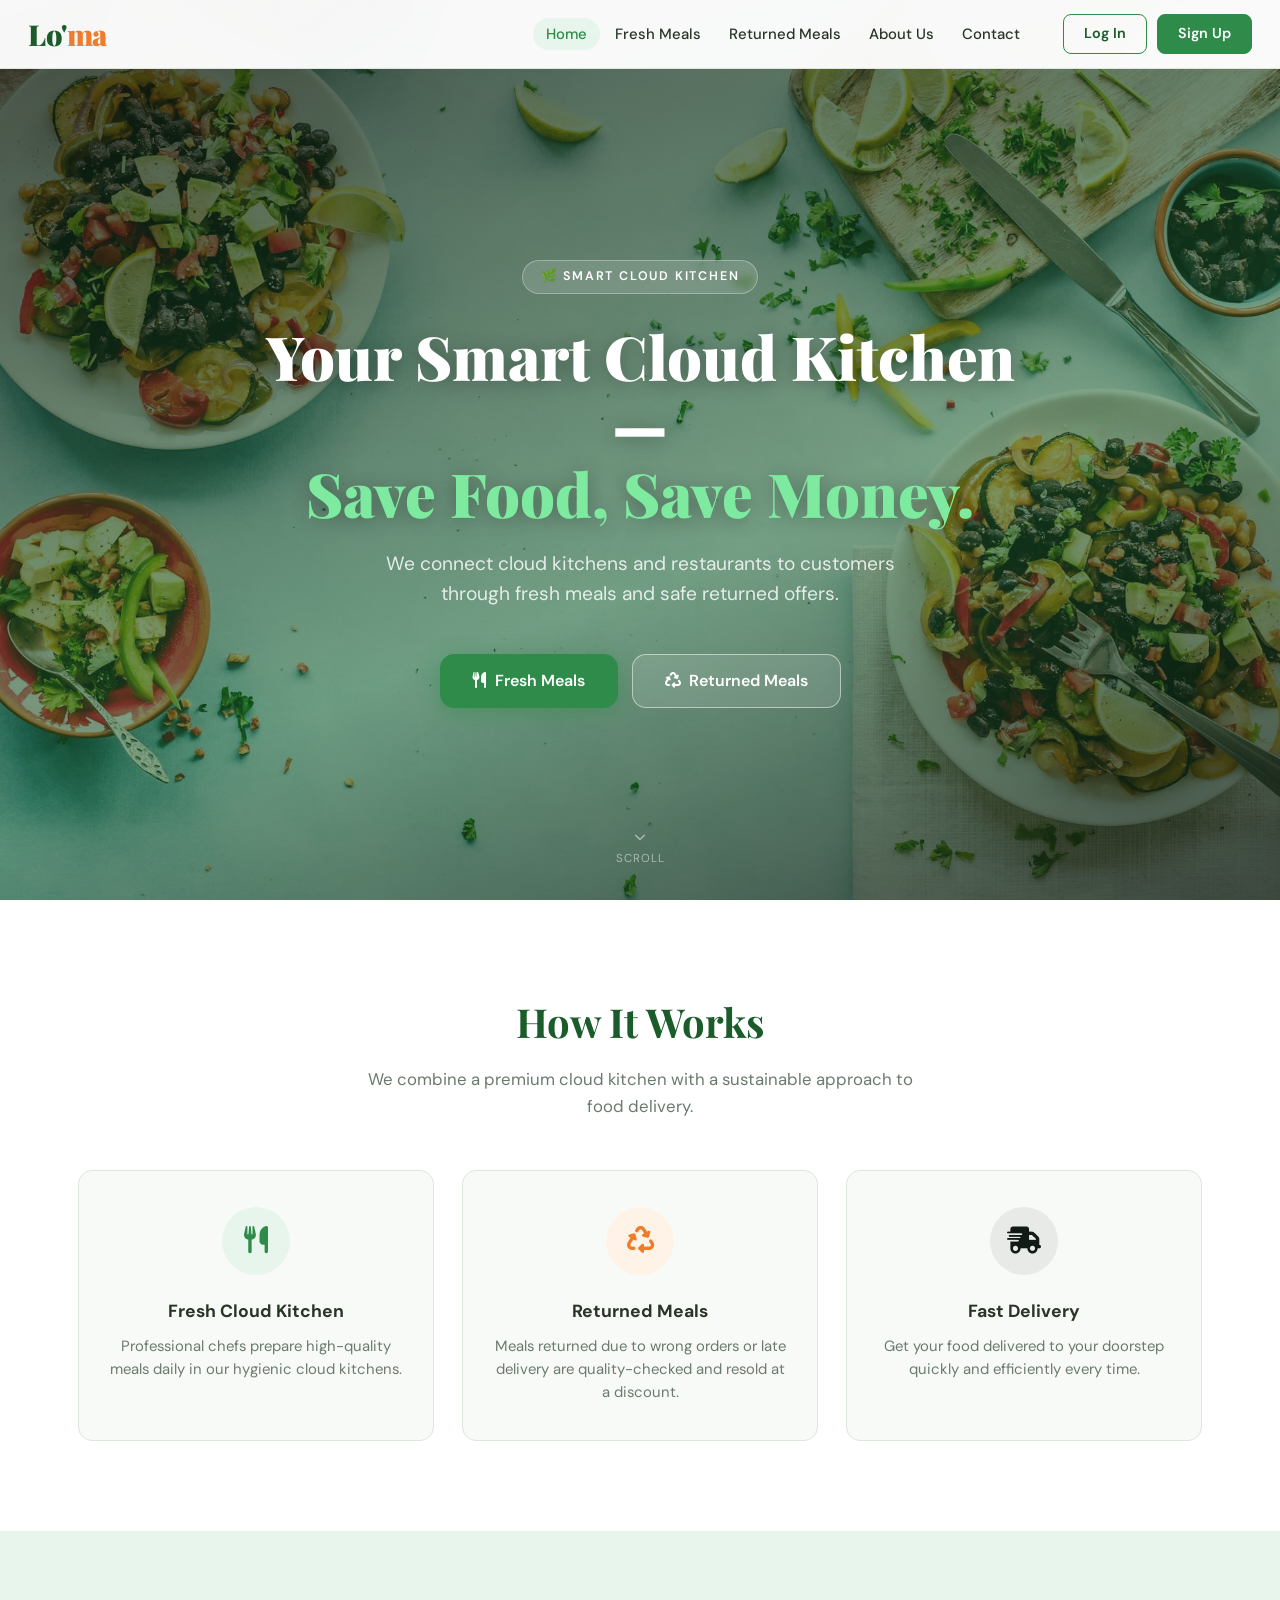
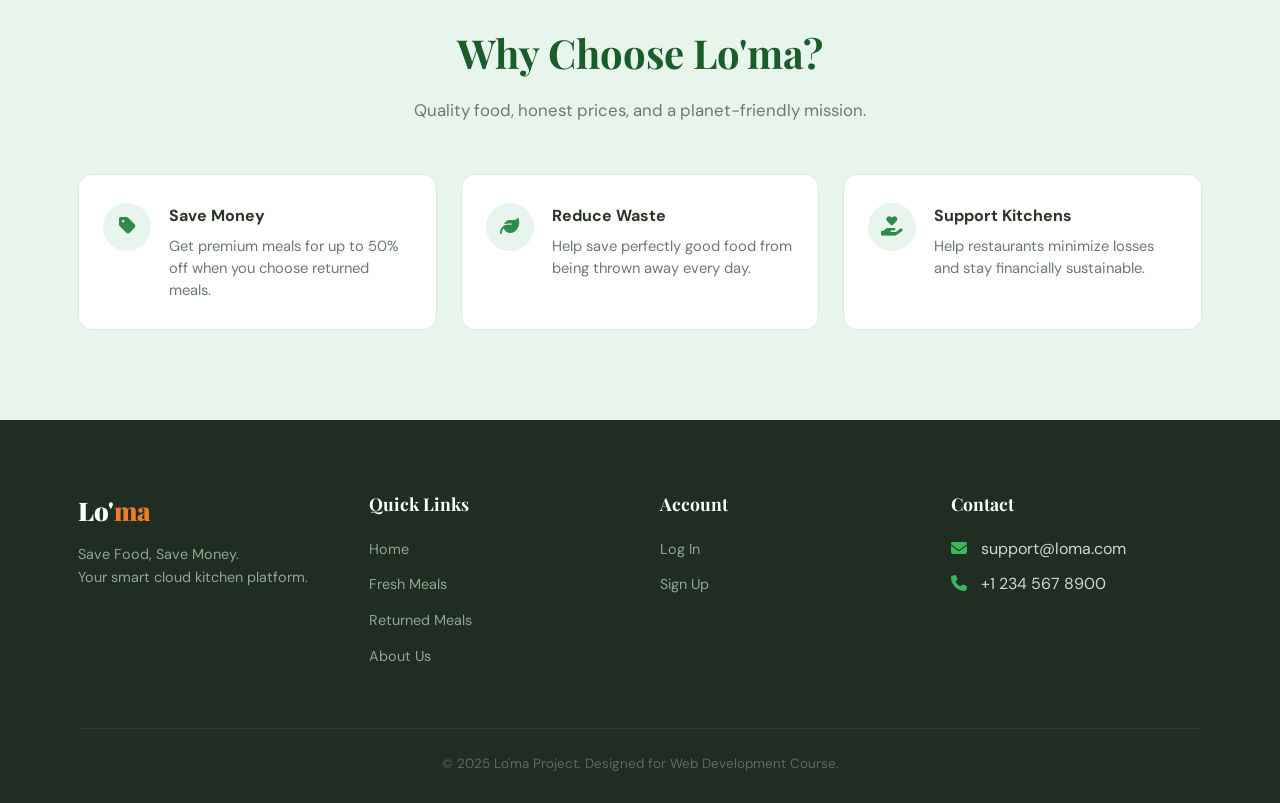
==== index.html @ 8de46e3e "frist" ====
<!DOCTYPE html>
<html lang="en">
<head>
  <meta charset="UTF-8"/>
  <meta name="viewport" content="width=device-width, initial-scale=1.0"/>
  <title>Home — Lo'ma</title>
  <link rel="stylesheet" href="style.css"/>
  <link rel="stylesheet" href="https://cdnjs.cloudflare.com/ajax/libs/font-awesome/6.4.0/css/all.min.css"/>
</head>
<body>
<nav class="navbar" id="navbar">
  <div class="nav-container">
    <a href="index.html" class="logo">Lo'<span>ma</span></a>
    <ul class="nav-links">
      <li class="active"><a href="index.html">Home</a></li>
      <li><a href="new_meal.html">Fresh Meals</a></li>
      <li><a href="return_meal.html">Returned Meals</a></li>
      <li><a href="about.html">About Us</a></li>
      <li><a href="contact.html">Contact</a></li>
    </ul>
    <div class="nav-auth">
      <a class="login-btn" href="login.html">Log In</a>
      <a class="signup-btn" href="signup.html">Sign Up</a>
    </div>
    <button class="hamburger" id="hamburger" aria-label="Menu">
      <span></span><span></span><span></span>
    </button>
  </div>
</nav>
<ul class="mobile-menu" id="mobileMenu">
  <li class="active"><a href="index.html">Home</a></li>
  <li><a href="new_meal.html">Fresh Meals</a></li>
  <li><a href="return_meal.html">Returned Meals</a></li>
  <li><a href="about.html">About Us</a></li>
  <li><a href="contact.html">Contact</a></li>
  <div class="mobile-auth">
    <a class="login-btn" href="login.html">Log In</a>
    <a class="signup-btn" href="signup.html">Sign Up</a>
  </div>
</ul>
<section id="home-section">
  <header class="hero-section">
    <div class="hero-bg">
      <img src="images/cloudCh.jpg" alt="Cloud Kitchen" class="hero-image"/>
      <div class="hero-overlay"></div>
    </div>
    <div class="hero-content">
      <div class="hero-badge">🌿 Smart Cloud Kitchen</div>
      <h1>Your Smart Cloud Kitchen —<br/><em>Save Food, Save Money.</em></h1>
      <p class="hero-lead">We connect cloud kitchens and restaurants to customers through fresh meals and safe returned offers.</p>
      <div class="hero-buttons">
        <a href="new_meal.html" class="hero-btn active"><i class="fas fa-utensils" style="margin-right:8px"></i>Fresh Meals</a>
        <a href="return_meal.html" class="hero-btn"><i class="fas fa-recycle" style="margin-right:8px"></i>Returned Meals</a>
      </div>
    </div>
    <div class="hero-scroll"><i class="fas fa-chevron-down"></i><span>Scroll</span></div>
  </header>
</section>
<section class="features">
  <div class="co">
    <div class="sec-title"><h2>How It Works</h2><p>We combine a premium cloud kitchen with a sustainable approach to food delivery.</p></div>
    <div class="card-grid">
      <div class="card2"><div class="card2-icon green"><i class="fas fa-utensils"></i></div><h3>Fresh Cloud Kitchen</h3><p>Professional chefs prepare high-quality meals daily in our hygienic cloud kitchens.</p></div>
      <div class="card2"><div class="card2-icon orange"><i class="fas fa-recycle"></i></div><h3>Returned Meals</h3><p>Meals returned due to wrong orders or late delivery are quality-checked and resold at a discount.</p></div>
      <div class="card2"><div class="card2-icon dark"><i class="fas fa-truck-fast"></i></div><h3>Fast Delivery</h3><p>Get your food delivered to your doorstep quickly and efficiently every time.</p></div>
    </div>
  </div>
</section>
<section class="why-section">
  <div class="co">
    <div class="sec-title"><h2>Why Choose Lo'ma?</h2><p>Quality food, honest prices, and a planet-friendly mission.</p></div>
    <div class="why-grid">
      <div class="why-item"><div class="why-icon"><i class="fas fa-tag"></i></div><div><h4>Save Money</h4><p>Get premium meals for up to 50% off when you choose returned meals.</p></div></div>
      <div class="why-item"><div class="why-icon"><i class="fas fa-leaf"></i></div><div><h4>Reduce Waste</h4><p>Help save perfectly good food from being thrown away every day.</p></div></div>
      <div class="why-item"><div class="why-icon"><i class="fas fa-hand-holding-heart"></i></div><div><h4>Support Kitchens</h4><p>Help restaurants minimize losses and stay financially sustainable.</p></div></div>
    </div>
  </div>
</section>
<footer>
  <div class="co">
    <div class="footer-content">
      <div class="footer-col"><div class="footer-logo">Lo'<span>ma</span></div><p>Save Food, Save Money.<br/>Your smart cloud kitchen platform.</p></div>
      <div class="footer-col"><h3>Quick Links</h3><ul><li><a href="index.html">Home</a></li><li><a href="new_meal.html">Fresh Meals</a></li><li><a href="return_meal.html">Returned Meals</a></li><li><a href="about.html">About Us</a></li></ul></div>
      <div class="footer-col"><h3>Account</h3><ul><li><a href="login.html">Log In</a></li><li><a href="signup.html">Sign Up</a></li></ul></div>
      <div class="footer-col"><h3>Contact</h3><ul><li><i class="fas fa-envelope"></i> support@loma.com</li><li><i class="fas fa-phone"></i> +1 234 567 8900</li></ul></div>
    </div>
    <div class="copyright"><p>&copy; 2025 Lo'ma Project. Designed for Web Development Course.</p></div>
  </div>
</footer>
<script src="main.js"></script>
<script src="modal.js"></script>
</body>
</html>
---- style.css ----
/* ============================================================
   Lo'ma — Global Design System
   ============================================================ */
@import url('https://fonts.googleapis.com/css2?family=Playfair+Display:wght@700;900&family=DM+Sans:wght@300;400;500;600;700&display=swap');

:root {
  --green-deep:    #1a5c2a;
  --green-mid:     #2e8b4a;
  --green-bright:  #3ab85e;
  --green-light:   #e8f5ec;
  --orange:        #f07c2a;
  --orange-light:  #fff3e8;
  --dark:          #111a14;
  --dark-2:        #1f2d23;
  --text:          #2a3528;
  --text-muted:    #6b7a6e;
  --bg:            #f8faf8;
  --white:         #ffffff;
  --border:        #dce8dc;
  --shadow-sm:     0 2px 8px rgba(0,0,0,0.06);
  --shadow-md:     0 6px 24px rgba(0,0,0,0.10);
  --shadow-lg:     0 16px 48px rgba(0,0,0,0.14);
  --radius:        14px;
  --radius-sm:     8px;
  --transition:    all 0.28s cubic-bezier(.4,0,.2,1);
  --font-display:  'Playfair Display', serif;
  --font-body:     'DM Sans', sans-serif;
}

*,*::before,*::after{margin:0;padding:0;box-sizing:border-box}
html{scroll-behavior:smooth;font-size:16px}
body{font-family:var(--font-body);color:var(--text);background:var(--bg);line-height:1.6;overflow-x:hidden}
img{max-width:100%;display:block}
a{text-decoration:none;color:inherit}
ul{list-style:none}
button{cursor:pointer;font-family:var(--font-body)}

/* NAVBAR */
.navbar{background:rgba(255,255,255,0.96);backdrop-filter:blur(14px);-webkit-backdrop-filter:blur(14px);position:fixed;width:100%;top:0;left:0;border-bottom:1px solid var(--border);z-index:1000;transition:var(--transition)}
.navbar.scrolled{box-shadow:var(--shadow-md);background:rgba(255,255,255,0.99)}
.nav-container{max-width:1280px;margin:0 auto;padding:0 28px;display:flex;align-items:center;height:68px;gap:12px}
.logo{font-family:var(--font-display);font-size:1.8rem;font-weight:900;color:var(--green-deep);letter-spacing:-0.5px;flex-shrink:0}
.logo span{color:var(--orange)}
.nav-links{display:flex;align-items:center;gap:2px;margin-left:auto}
.nav-links li a{color:var(--text);font-size:0.93rem;font-weight:500;padding:6px 13px;border-radius:50px;transition:var(--transition);white-space:nowrap}
.nav-links li a:hover{color:var(--green-mid);background:var(--green-light)}
.nav-links li.active a{color:var(--green-mid);background:var(--green-light)}
.nav-auth{display:flex;align-items:center;gap:10px;margin-left:18px;flex-shrink:0}
.login-btn{background:transparent;color:var(--green-deep);border:1.5px solid var(--green-mid);font-size:0.9rem;font-weight:600;border-radius:var(--radius-sm);padding:7px 20px;transition:var(--transition);white-space:nowrap;display:inline-block}
.login-btn:hover{background:var(--green-light)}
.signup-btn{background:var(--green-mid);color:var(--white);border:1.5px solid var(--green-mid);font-size:0.9rem;font-weight:600;border-radius:var(--radius-sm);padding:7px 20px;transition:var(--transition);white-space:nowrap;display:inline-block}
.signup-btn:hover{background:var(--green-deep);border-color:var(--green-deep)}
.hamburger{display:none;flex-direction:column;gap:5px;background:none;border:none;padding:4px;margin-left:auto;cursor:pointer;z-index:1100}
.hamburger span{display:block;width:24px;height:2.5px;background:var(--text);border-radius:2px;transition:var(--transition)}
.hamburger.active span:nth-child(1){transform:translateY(7.5px) rotate(45deg)}
.hamburger.active span:nth-child(2){opacity:0;transform:scaleX(0)}
.hamburger.active span:nth-child(3){transform:translateY(-7.5px) rotate(-45deg)}
.mobile-menu{display:none;position:fixed;top:68px;left:0;right:0;background:var(--white);border-bottom:1px solid var(--border);padding:20px 24px 28px;z-index:999;box-shadow:var(--shadow-md);flex-direction:column;gap:4px}
.mobile-menu.open{display:flex}
.mobile-menu li a{display:block;padding:11px 16px;border-radius:var(--radius-sm);font-weight:500;font-size:1rem;color:var(--text);transition:var(--transition)}
.mobile-menu li a:hover,.mobile-menu li.active a{background:var(--green-light);color:var(--green-mid)}
.mobile-auth{display:flex;gap:10px;margin-top:16px;padding-top:16px;border-top:1px solid var(--border)}
.mobile-auth .login-btn,.mobile-auth .signup-btn{flex:1;text-align:center;padding:10px}

/* HERO */
.hero-section{width:100%;min-height:100vh;position:relative;display:flex;align-items:center;justify-content:center;padding-top:68px;overflow:hidden}
.hero-bg{position:absolute;inset:0;z-index:0}
.hero-image{width:100%;height:100%;object-fit:cover;position:absolute;inset:0}
.hero-overlay{position:absolute;inset:0;background:linear-gradient(160deg,rgba(10,25,14,0.75) 0%,rgba(26,92,42,0.55) 60%,rgba(10,25,14,0.78) 100%);z-index:1}
.hero-content{position:relative;z-index:2;text-align:center;padding:60px 24px;max-width:860px;width:100%}
.hero-badge{display:inline-block;background:rgba(255,255,255,0.14);border:1px solid rgba(255,255,255,0.3);color:#fff;font-size:0.78rem;font-weight:600;letter-spacing:1.8px;text-transform:uppercase;padding:6px 18px;border-radius:50px;margin-bottom:28px;backdrop-filter:blur(4px)}
.hero-content h1{font-family:var(--font-display);font-size:clamp(2.2rem,5.5vw,3.8rem);font-weight:900;line-height:1.12;color:#fff;margin-bottom:22px;text-shadow:0 2px 20px rgba(0,0,0,0.3)}
.hero-content h1 em{font-style:normal;color:#7eeaa0}
.hero-lead{font-size:clamp(1rem,2vw,1.2rem);color:rgba(255,255,255,0.82);margin-bottom:44px;max-width:580px;margin-left:auto;margin-right:auto}
.hero-buttons{display:flex;justify-content:center;gap:14px;flex-wrap:wrap}
.hero-btn{padding:13px 32px;border-radius:var(--radius);font-size:1rem;font-weight:600;transition:var(--transition);text-decoration:none;border:1.5px solid rgba(255,255,255,0.5);background:rgba(255,255,255,0.12);color:#fff;backdrop-filter:blur(4px)}
.hero-btn:hover{background:rgba(255,255,255,0.22);transform:translateY(-2px)}
.hero-btn.active{background:var(--green-mid);border-color:var(--green-mid);color:#fff;box-shadow:0 4px 20px rgba(46,139,74,0.5)}
.hero-btn.active:hover{background:var(--green-deep);transform:translateY(-2px)}
.hero-scroll{position:absolute;bottom:32px;left:50%;transform:translateX(-50%);z-index:2;display:flex;flex-direction:column;align-items:center;gap:6px;color:rgba(255,255,255,0.5);font-size:0.72rem;letter-spacing:1px;text-transform:uppercase;animation:bounce 2s infinite}
@keyframes bounce{0%,100%{transform:translateX(-50%) translateY(0)}50%{transform:translateX(-50%) translateY(6px)}}

/* SHARED */
.co{max-width:1180px;margin:0 auto;padding:0 28px}
.sec-title{text-align:center;margin-bottom:50px}
.sec-title h2{font-family:var(--font-display);font-size:clamp(1.8rem,3.5vw,2.5rem);color:var(--green-deep);margin-bottom:12px}
.sec-title p{color:var(--text-muted);font-size:1.05rem;max-width:560px;margin:0 auto}
section{overflow:hidden}

/* FEATURES */
.features{padding:90px 0;background:var(--white)}
.card-grid{display:grid;grid-template-columns:repeat(auto-fit,minmax(260px,1fr));gap:28px}
.card2{background:var(--bg);border:1px solid var(--border);border-radius:var(--radius);padding:36px 28px;text-align:center;transition:var(--transition)}
.card2:hover{transform:translateY(-6px);box-shadow:var(--shadow-md);background:var(--white)}
.card2-icon{width:68px;height:68px;border-radius:50%;display:flex;align-items:center;justify-content:center;font-size:1.7rem;margin:0 auto 22px}
.card2-icon.green{background:var(--green-light);color:var(--green-mid)}
.card2-icon.orange{background:var(--orange-light);color:var(--orange)}
.card2-icon.dark{background:#e8eae8;color:var(--dark)}
.card2 h3{font-size:1.1rem;font-weight:700;margin-bottom:10px;color:var(--text)}
.card2 p{color:var(--text-muted);font-size:0.93rem;line-height:1.55}

/* WHY */
.why-section{padding:90px 0;background:var(--green-light)}
.why-grid{display:grid;grid-template-columns:repeat(auto-fit,minmax(280px,1fr));gap:24px}
.why-item{display:flex;gap:18px;align-items:flex-start;background:var(--white);padding:28px 24px;border-radius:var(--radius);border:1px solid var(--border);transition:var(--transition)}
.why-item:hover{transform:translateY(-4px);box-shadow:var(--shadow-md)}
.why-icon{width:48px;height:48px;border-radius:50%;background:var(--green-light);display:flex;align-items:center;justify-content:center;color:var(--green-mid);font-size:1.2rem;flex-shrink:0}
.why-item h4{font-size:1rem;font-weight:700;margin-bottom:6px}
.why-item p{color:var(--text-muted);font-size:0.92rem;line-height:1.5}

/* FOOTER */
footer{background:var(--dark-2);color:#cdd9ce;padding:70px 0 28px}
.footer-content{display:grid;grid-template-columns:repeat(auto-fit,minmax(200px,1fr));gap:40px;margin-bottom:50px}
.footer-col h3{font-family:var(--font-display);color:var(--white);font-size:1.1rem;margin-bottom:18px}
.footer-col p{color:#8fa890;font-size:0.9rem;line-height:1.65}
.footer-col ul li{margin-bottom:10px}
.footer-col ul li a{color:#8fa890;font-size:0.9rem;transition:color 0.2s}
.footer-col ul li a:hover{color:var(--green-bright)}
.footer-col ul li i{width:18px;margin-right:8px;color:var(--green-bright)}
.footer-logo{font-family:var(--font-display);font-size:1.6rem;font-weight:900;color:var(--white);margin-bottom:12px}
.footer-logo span{color:var(--orange)}
.copyright{text-align:center;border-top:1px solid rgba(255,255,255,0.08);padding-top:24px;font-size:0.84rem;color:#5a6e5c}

/* NEW MEALS */
.new-meals-section{padding:110px 28px 60px;max-width:1280px;margin:0 auto}
.page-header{margin-bottom:30px}
.page-header h1{font-family:var(--font-display);font-size:clamp(1.8rem,3vw,2.4rem);color:var(--text);margin-bottom:6px}
.page-header p{color:var(--text-muted);font-size:1rem}
.search-wrap{position:relative;margin-bottom:20px}
.search-wrap i{position:absolute;left:15px;top:50%;transform:translateY(-50%);color:var(--text-muted)}
.search-bar{width:100%;padding:13px 18px 13px 42px;border:1.5px solid var(--border);border-radius:var(--radius);font-size:0.95rem;font-family:var(--font-body);outline:none;background:var(--white);transition:var(--transition)}
.search-bar:focus{border-color:var(--green-mid);box-shadow:0 0 0 3px rgba(46,139,74,0.1)}
.filters{display:flex;gap:10px;flex-wrap:wrap;margin-bottom:28px}
.filter-btn{background:var(--white);border:1.5px solid var(--border);padding:8px 18px;font-size:0.88rem;font-weight:500;color:var(--text);border-radius:50px;transition:var(--transition)}
.filter-btn:hover,.filter-btn.active{background:var(--green-light);border-color:var(--green-mid);color:var(--green-deep)}
.section-label{font-size:1.2rem;font-weight:700;color:var(--text);margin-bottom:20px}
.cards-container{display:grid;grid-template-columns:repeat(auto-fill,minmax(280px,1fr));gap:24px}
.card{background:var(--white);border-radius:var(--radius);border:1px solid var(--border);overflow:hidden;transition:var(--transition)}
.card:hover{transform:translateY(-5px);box-shadow:var(--shadow-md)}
.card-img-container{height:200px;overflow:hidden}
.meal-img{width:100%;height:100%;object-fit:cover;transition:transform 0.4s ease}
.card:hover .meal-img{transform:scale(1.06)}
.card-info{padding:18px 20px 20px}
.meal-title{font-weight:700;font-size:1rem;color:var(--text);margin-bottom:6px}
.meal-desc{font-size:0.87rem;color:var(--text-muted);margin-bottom:14px;line-height:1.5}
.tags{display:flex;gap:8px;flex-wrap:wrap;margin-bottom:14px}
.tag{background:var(--bg);border:1px solid var(--border);padding:4px 11px;border-radius:50px;font-size:0.82rem;font-weight:600;color:var(--text-muted);transition:var(--transition)}
.tag:hover{background:var(--green-light);border-color:var(--green-mid);color:var(--green-deep)}
.add-to-cart-btn{background:var(--green-mid);color:var(--white);border:none;border-radius:var(--radius-sm);padding:10px 22px;font-size:0.9rem;font-weight:700;transition:var(--transition);width:100%}
.add-to-cart-btn:hover{background:var(--green-deep);transform:translateY(-1px)}

/* RETURNED MEALS */
.returned-meals-section{padding:110px 28px 60px;max-width:1280px;margin:0 auto;background:transparent}
.section-title{font-family:var(--font-display);font-size:clamp(1.8rem,3vw,2.4rem);color:var(--text);margin-bottom:6px;font-weight:700}
.section-subtitle{color:var(--text-muted);font-size:1rem;margin-bottom:28px}
.sorting-bar-wrap{background:var(--white);border:1px solid var(--border);border-radius:var(--radius);padding:14px 20px;margin-bottom:28px;display:flex;align-items:center;gap:12px;flex-wrap:wrap}
.sort-label{font-size:0.9rem;font-weight:700;color:var(--text);white-space:nowrap}
.sort-btn{padding:7px 16px;border:1.5px solid var(--border);background:var(--bg);border-radius:50px;font-size:0.85rem;font-weight:500;color:var(--text);transition:var(--transition)}
.sort-btn:hover,.sort-btn.c{background:var(--green-light);border-color:var(--green-mid);color:var(--green-deep)}
.meals-grid{display:grid;grid-template-columns:repeat(auto-fill,minmax(280px,1fr));gap:24px}
.meal-card{background:var(--white);border-radius:var(--radius);border:1px solid var(--border);overflow:hidden;transition:var(--transition);position:relative}
.meal-card:hover{transform:translateY(-5px);box-shadow:var(--shadow-md)}
.re-meal-img{width:100%;height:210px;object-fit:cover}
.badge{position:absolute;top:14px;left:14px;padding:5px 13px;background:var(--green-mid);color:var(--white);font-size:0.82rem;font-weight:700;border-radius:50px}
.badge.green{background:var(--green-mid)}
.meal-card-body{padding:16px 18px 20px}
.meal-card h3{font-size:1.03rem;font-weight:700;color:var(--text);margin-bottom:4px}
.restaurant{color:var(--text-muted);font-size:0.87rem;margin-bottom:8px}
.reason{font-style:italic;color:#8a7a5e;font-size:0.87rem;margin-bottom:6px}
.expiry{color:var(--text);font-weight:600;font-size:0.87rem;margin-bottom:12px}
.price-box{display:flex;align-items:center;gap:10px;margin-bottom:14px}
.new-price{color:var(--green-deep);font-weight:800;font-size:1.2rem}
.old-price{color:var(--text-muted);text-decoration:line-through;font-size:0.93rem}
.add-btn{width:100%;background:var(--green-mid);color:var(--white);padding:11px;border-radius:var(--radius-sm);border:none;font-weight:700;font-size:0.9rem;transition:var(--transition)}
.add-btn:hover{background:var(--green-deep);transform:translateY(-1px)}

/* FORM */
.form-section{display:flex;justify-content:center;align-items:flex-start;padding:110px 24px 60px;background:var(--bg);min-height:100vh}
.returned-form{background:var(--white);border-radius:var(--radius);border:1px solid var(--border);box-shadow:var(--shadow-md);padding:40px 40px 36px;max-width:780px;width:100%}
.returned-form h2{font-family:var(--font-display);font-size:1.8rem;font-weight:800;color:var(--text);margin-bottom:4px}
.form-lead{color:var(--text-muted);font-size:0.93rem;padding-bottom:22px;margin-bottom:26px;border-bottom:1px solid var(--border)}
.fields-row{display:flex;gap:18px;flex-wrap:wrap}
.form-group{display:flex;flex-direction:column;flex:1 1 160px;margin-bottom:16px;min-width:130px}
.form-group label{font-weight:600;margin-bottom:8px;font-size:0.92rem;color:var(--text)}
.form-group select,.form-group input[type="text"],.form-group input[type="number"],.form-group input[type="datetime-local"]{padding:11px 14px;font-size:0.95rem;font-family:var(--font-body);border:1.5px solid var(--border);border-radius:var(--radius-sm);background:var(--bg);transition:var(--transition);outline:none;color:var(--text)}
.form-group select:focus,.form-group input:focus{border-color:var(--green-mid);box-shadow:0 0 0 3px rgba(46,139,74,0.1);background:var(--white)}
.upload-area{border:2px dashed var(--border);border-radius:var(--radius);text-align:center;padding:36px 20px;color:var(--text-muted);background:var(--bg);cursor:pointer;transition:var(--transition)}
.upload-area:hover{border-color:var(--green-mid);background:var(--green-light)}
.upload-link{color:var(--green-mid);font-weight:600}
.upload-hint{font-size:0.82rem;color:#aaa;margin-top:6px}
.submit-btn{margin-top:8px;padding:13px 36px;background:var(--green-mid);color:var(--white);border-radius:var(--radius-sm);border:none;font-weight:700;font-size:1rem;transition:var(--transition)}
.submit-btn:hover{background:var(--green-deep);transform:translateY(-1px);box-shadow:0 4px 16px rgba(46,139,74,0.3)}

/* ABOUT */
.about-hero{padding:130px 0 70px;background:linear-gradient(135deg,var(--green-deep) 0%,#1a4a2e 100%);text-align:center;color:var(--white)}
.about-hero h1{font-family:var(--font-display);font-size:clamp(2rem,4vw,3rem);margin-bottom:14px}
.about-hero p{font-size:1.1rem;color:rgba(255,255,255,0.8);max-width:540px;margin:0 auto}
.about-mission{padding:80px 0;background:var(--white)}
.about-flex{display:flex;gap:50px;align-items:center;flex-wrap:wrap}
.about-flex img{border-radius:var(--radius);box-shadow:var(--shadow-md);flex:1;min-width:280px}
.about-text{flex:1;min-width:280px}
.about-text h3{font-size:1.15rem;font-weight:700;color:var(--text);margin-bottom:10px;margin-top:24px}
.about-text h3:first-child{margin-top:0}
.about-text p{color:var(--text-muted);font-size:0.96rem;line-height:1.65}
.team-section{padding:80px 0;background:var(--bg)}
.team-card{max-width:900px;margin:0 auto;background:var(--white);padding:24px;border-radius:var(--radius);box-shadow:var(--shadow-sm);border:1px solid var(--border)}
.team-card img{width:100%;border-radius:var(--radius-sm);margin-bottom:18px}
.team-card h3{text-align:center;color:var(--green-deep);font-size:1.2rem;margin-bottom:4px}
.team-card p{text-align:center;color:var(--text-muted);font-size:0.95rem}
.values-section{padding:80px 0;background:var(--white)}

/* CONTACT */
.contact-section{padding:110px 0 80px;background:var(--bg)}
.contact-grid{display:flex;gap:50px;flex-wrap:wrap}
.contact-info{flex:1;min-width:260px}
.contact-info-item{margin-bottom:32px}
.contact-info-item h4{color:var(--green-mid);font-size:1rem;font-weight:700;margin-bottom:8px}
.contact-info-item p{color:var(--text-muted);font-size:0.93rem;display:flex;align-items:center;gap:10px}
.contact-info-item i{color:var(--green-bright);width:18px}
.contact-form-card{flex:2;min-width:300px;background:var(--white);padding:36px;border-radius:var(--radius);box-shadow:var(--shadow-sm);border:1px solid var(--border)}
.form-group2{margin-bottom:20px}
.form-group2 label{display:block;margin-bottom:8px;font-weight:600;font-size:0.92rem;color:var(--text)}
.form-control{width:100%;padding:11px 14px;border:1.5px solid var(--border);border-radius:var(--radius-sm);font-family:var(--font-body);font-size:0.95rem;color:var(--text);background:var(--bg);outline:none;transition:var(--transition)}
.form-control:focus{border-color:var(--green-mid);box-shadow:0 0 0 3px rgba(46,139,74,0.1);background:var(--white)}
.btnn{display:inline-block;padding:13px 32px;border-radius:var(--radius-sm);font-weight:700;font-family:var(--font-body);font-size:1rem;transition:var(--transition);cursor:pointer;border:none}
.btnn-primary{background:var(--green-mid);color:var(--white)}
.btnn-primary:hover{background:var(--green-deep);transform:translateY(-1px);box-shadow:0 4px 16px rgba(46,139,74,0.3)}

/* WELCOME */
.welcome-section{width:100%;min-height:100vh;display:flex;flex-direction:column;justify-content:center;align-items:center;padding:100px 24px 60px;background:linear-gradient(135deg,#f0f7f1 0%,#e4f0e6 100%);text-align:center}
.welcome-section h1{font-family:var(--font-display);font-size:clamp(2rem,4.5vw,3.5rem);font-weight:900;color:var(--dark);margin-bottom:14px;letter-spacing:-1px}
.highlight{color:var(--green-bright)}
.welcome-lead{color:var(--text-muted);font-size:1.1rem;margin-bottom:50px;max-width:520px}
.roles-cards{display:flex;gap:28px;justify-content:center;flex-wrap:wrap;max-width:900px}
.role-card{background:var(--white);border-radius:var(--radius);border:1.5px solid var(--border);box-shadow:var(--shadow-sm);flex:1 1 260px;max-width:380px;text-align:center;padding:40px 30px 32px;transition:var(--transition);cursor:pointer}
.role-card:hover{transform:translateY(-8px);box-shadow:var(--shadow-lg);border-color:var(--green-mid)}
.role-icon{margin-bottom:20px}
.iconfront-icon{color:var(--green-bright);font-size:2rem}
.role-card h2{font-size:1.3rem;font-weight:800;color:var(--text);margin-bottom:10px}
.role-card p{color:var(--text-muted);font-size:0.95rem;line-height:1.6;max-width:280px;margin:0 auto}

/* AUTH PAGE */
.auth-page{min-height:100vh;display:flex;align-items:center;justify-content:center;padding:100px 24px 60px;background:linear-gradient(135deg,#f0f7f1 0%,#e4f0e6 100%)}
.auth-card{background:var(--white);border-radius:var(--radius);border:1px solid var(--border);box-shadow:var(--shadow-lg);padding:48px 44px;width:100%;max-width:460px;animation:fadeUp 0.45s ease both}
@keyframes fadeUp{from{opacity:0;transform:translateY(24px)}to{opacity:1;transform:translateY(0)}}
.auth-logo{text-align:center;margin-bottom:28px}
.auth-logo a{font-family:var(--font-display);font-size:2rem;font-weight:900;color:var(--green-deep)}
.auth-logo a span{color:var(--orange)}
.auth-card h2{font-family:var(--font-display);font-size:1.55rem;font-weight:800;color:var(--text);margin-bottom:6px;text-align:center}
.auth-subtitle{text-align:center;color:var(--text-muted);font-size:0.92rem;margin-bottom:30px}
.auth-form-group{margin-bottom:18px}
.auth-form-group label{display:block;font-weight:600;font-size:0.9rem;color:var(--text);margin-bottom:7px}
.auth-input-wrap{position:relative}
.auth-input{width:100%;padding:12px 40px 12px 14px;border:1.5px solid var(--border);border-radius:var(--radius-sm);font-family:var(--font-body);font-size:0.95rem;color:var(--text);background:var(--bg);outline:none;transition:var(--transition)}
.auth-input:focus{border-color:var(--green-mid);box-shadow:0 0 0 3px rgba(46,139,74,0.1);background:var(--white)}
.auth-input-wrap i{position:absolute;right:14px;top:50%;transform:translateY(-50%);color:var(--text-muted);font-size:0.9rem;cursor:pointer}
.auth-row{display:flex;justify-content:space-between;align-items:center;margin-bottom:22px}
.auth-check{display:flex;align-items:center;gap:8px;font-size:0.88rem;color:var(--text-muted);cursor:pointer}
.auth-check input{accent-color:var(--green-mid)}
.auth-forgot{font-size:0.88rem;color:var(--green-mid);font-weight:600}
.auth-forgot:hover{color:var(--green-deep)}
.auth-btn{width:100%;padding:13px;background:var(--green-mid);color:var(--white);border:none;border-radius:var(--radius-sm);font-size:1rem;font-weight:700;font-family:var(--font-body);transition:var(--transition);margin-bottom:22px}
.auth-btn:hover{background:var(--green-deep);transform:translateY(-1px);box-shadow:0 4px 20px rgba(46,139,74,0.35)}
.auth-divider{display:flex;align-items:center;gap:14px;margin-bottom:20px;color:var(--text-muted);font-size:0.85rem}
.auth-divider::before,.auth-divider::after{content:'';flex:1;height:1px;background:var(--border)}
.auth-social{display:flex;gap:12px;margin-bottom:24px}
.auth-social-btn{flex:1;padding:10px;border:1.5px solid var(--border);background:var(--white);border-radius:var(--radius-sm);font-size:0.87rem;font-weight:600;color:var(--text);display:flex;align-items:center;justify-content:center;gap:8px;transition:var(--transition);cursor:pointer}
.auth-social-btn:hover{background:var(--bg);border-color:var(--text-muted)}
.auth-switch{text-align:center;font-size:0.9rem;color:var(--text-muted)}
.auth-switch a{color:var(--green-mid);font-weight:700}
.auth-switch a:hover{color:var(--green-deep)}

/* RESPONSIVE */
@media(max-width:1024px){.logo{padding-left:0}.returned-meals-section{padding:110px 24px 60px}}
@media(max-width:768px){.nav-links{display:none}.nav-auth{display:none}.hamburger{display:flex}.hero-content{padding:40px 20px}.auth-card{padding:36px 28px}.returned-form{padding:28px 22px}.fields-row{flex-direction:column;gap:0}.meals-grid{grid-template-columns:1fr}.contact-grid{flex-direction:column}.contact-form-card{padding:26px}.about-flex{flex-direction:column}.roles-cards{flex-direction:column;align-items:center}.role-card{max-width:100%}.footer-content{grid-template-columns:1fr 1fr}}
@media(max-width:480px){.hero-buttons{flex-direction:column;align-items:center}.hero-btn{width:100%;max-width:290px;text-align:center}.cards-container{grid-template-columns:1fr}.footer-content{grid-template-columns:1fr}.auth-social{flex-direction:column}.auth-card{padding:28px 20px}.sorting-bar-wrap{gap:8px}.card-grid{grid-template-columns:1fr}.why-grid{grid-template-columns:1fr}.new-meals-section{padding:100px 16px 50px}.returned-meals-section{padding:100px 16px 50px}}

/* ============================================================
   MODAL — Auth Popup
   ============================================================ */
.modal-backdrop {
  position: fixed;
  inset: 0;
  background: rgba(10, 20, 12, 0.55);
  backdrop-filter: blur(6px);
  -webkit-backdrop-filter: blur(6px);
  z-index: 9000;
  display: flex;
  align-items: center;
  justify-content: center;
  padding: 20px;
  opacity: 0;
  pointer-events: none;
  transition: opacity 0.3s ease;
}
.modal-backdrop.open {
  opacity: 1;
  pointer-events: all;
}
.modal-box {
  background: var(--white);
  border-radius: 20px;
  box-shadow: 0 24px 80px rgba(0,0,0,0.22);
  width: 100%;
  max-width: 440px;
  padding: 44px 40px 36px;
  position: relative;
  transform: translateY(30px) scale(0.97);
  transition: transform 0.35s cubic-bezier(.22,1,.36,1), opacity 0.3s ease;
  opacity: 0;
}
.modal-backdrop.open .modal-box {
  transform: translateY(0) scale(1);
  opacity: 1;
}
.modal-close {
  position: absolute;
  top: 16px; right: 18px;
  background: var(--bg);
  border: 1px solid var(--border);
  width: 34px; height: 34px;
  border-radius: 50%;
  display: flex; align-items: center; justify-content: center;
  cursor: pointer;
  color: var(--text-muted);
  font-size: 0.85rem;
  transition: var(--transition);
}
.modal-close:hover { background: #fde8e8; border-color: #f5b8b8; color: #c0392b; }

.modal-logo {
  text-align: center;
  margin-bottom: 22px;
}
.modal-logo a {
  font-family: var(--font-display);
  font-size: 1.9rem;
  font-weight: 900;
  color: var(--green-deep);
}
.modal-logo a span { color: var(--orange); }

.modal-tabs {
  display: flex;
  background: var(--bg);
  border: 1px solid var(--border);
  border-radius: 10px;
  padding: 4px;
  margin-bottom: 28px;
  gap: 4px;
}
.modal-tab {
  flex: 1;
  text-align: center;
  padding: 9px;
  border-radius: 8px;
  font-size: 0.92rem;
  font-weight: 600;
  color: var(--text-muted);
  cursor: pointer;
  transition: var(--transition);
  border: none;
  background: transparent;
  font-family: var(--font-body);
}
.modal-tab.active {
  background: var(--white);
  color: var(--green-deep);
  box-shadow: 0 2px 8px rgba(0,0,0,0.08);
}

.modal-form { display: none; }
.modal-form.active { display: block; }

.modal-form-group { margin-bottom: 16px; }
.modal-form-group label {
  display: block;
  font-weight: 600;
  font-size: 0.88rem;
  color: var(--text);
  margin-bottom: 7px;
}
.modal-input-wrap { position: relative; }
.modal-input {
  width: 100%;
  padding: 11px 40px 11px 14px;
  border: 1.5px solid var(--border);
  border-radius: var(--radius-sm);
  font-family: var(--font-body);
  font-size: 0.95rem;
  color: var(--text);
  background: var(--bg);
  outline: none;
  transition: var(--transition);
}
.modal-input:focus {
  border-color: var(--green-mid);
  box-shadow: 0 0 0 3px rgba(46,139,74,0.1);
  background: var(--white);
}
.modal-input-wrap i {
  position: absolute;
  right: 13px; top: 50%;
  transform: translateY(-50%);
  color: var(--text-muted);
  font-size: 0.88rem;
  cursor: pointer;
  transition: color 0.2s;
}
.modal-input-wrap i:hover { color: var(--green-mid); }

.modal-row {
  display: flex;
  justify-content: space-between;
  align-items: center;
  margin-bottom: 20px;
}
.modal-check {
  display: flex; align-items: center; gap: 7px;
  font-size: 0.85rem; color: var(--text-muted); cursor: pointer;
}
.modal-check input { accent-color: var(--green-mid); }
.modal-forgot { font-size: 0.85rem; color: var(--green-mid); font-weight: 600; }
.modal-forgot:hover { color: var(--green-deep); }

.modal-btn {
  width: 100%;
  padding: 12px;
  background: var(--green-mid);
  color: var(--white);
  border: none;
  border-radius: var(--radius-sm);
  font-size: 0.97rem;
  font-weight: 700;
  font-family: var(--font-body);
  transition: var(--transition);
  margin-bottom: 18px;
  cursor: pointer;
}
.modal-btn:hover {
  background: var(--green-deep);
  transform: translateY(-1px);
  box-shadow: 0 4px 18px rgba(46,139,74,0.35);
}

.modal-divider {
  display: flex; align-items: center; gap: 12px;
  margin-bottom: 16px;
  color: var(--text-muted); font-size: 0.82rem;
}
.modal-divider::before, .modal-divider::after {
  content: ''; flex: 1; height: 1px; background: var(--border);
}

.modal-social { display: flex; gap: 10px; margin-bottom: 20px; }
.modal-social-btn {
  flex: 1; padding: 9px 6px;
  border: 1.5px solid var(--border);
  background: var(--white);
  border-radius: var(--radius-sm);
  font-size: 0.85rem; font-weight: 600;
  color: var(--text);
  display: flex; align-items: center; justify-content: center; gap: 7px;
  transition: var(--transition); cursor: pointer;
  font-family: var(--font-body);
}
.modal-social-btn:hover { background: var(--bg); border-color: var(--text-muted); }

.modal-switch {
  text-align: center; font-size: 0.87rem; color: var(--text-muted);
}
.modal-switch-link {
  color: var(--green-mid); font-weight: 700; cursor: pointer; background: none; border: none;
  font-family: var(--font-body); font-size: 0.87rem;
}
.modal-switch-link:hover { color: var(--green-deep); }

/* Success state */
.modal-success {
  text-align: center; padding: 20px 0 10px;
  display: none;
}
.modal-success.show { display: block; }
.modal-success-icon {
  width: 64px; height: 64px;
  background: var(--green-light);
  border-radius: 50%;
  display: flex; align-items: center; justify-content: center;
  font-size: 1.8rem; color: var(--green-mid);
  margin: 0 auto 16px;
  animation: popIn 0.4s cubic-bezier(.22,1,.36,1);
}
@keyframes popIn {
  from { transform: scale(0.5); opacity: 0; }
  to   { transform: scale(1);   opacity: 1; }
}
.modal-success h3 { font-family: var(--font-display); font-size: 1.4rem; color: var(--text); margin-bottom: 8px; }
.modal-success p  { color: var(--text-muted); font-size: 0.93rem; }

@media (max-width: 480px) {
  .modal-box { padding: 32px 22px 28px; }
  .modal-social { flex-direction: column; }
}
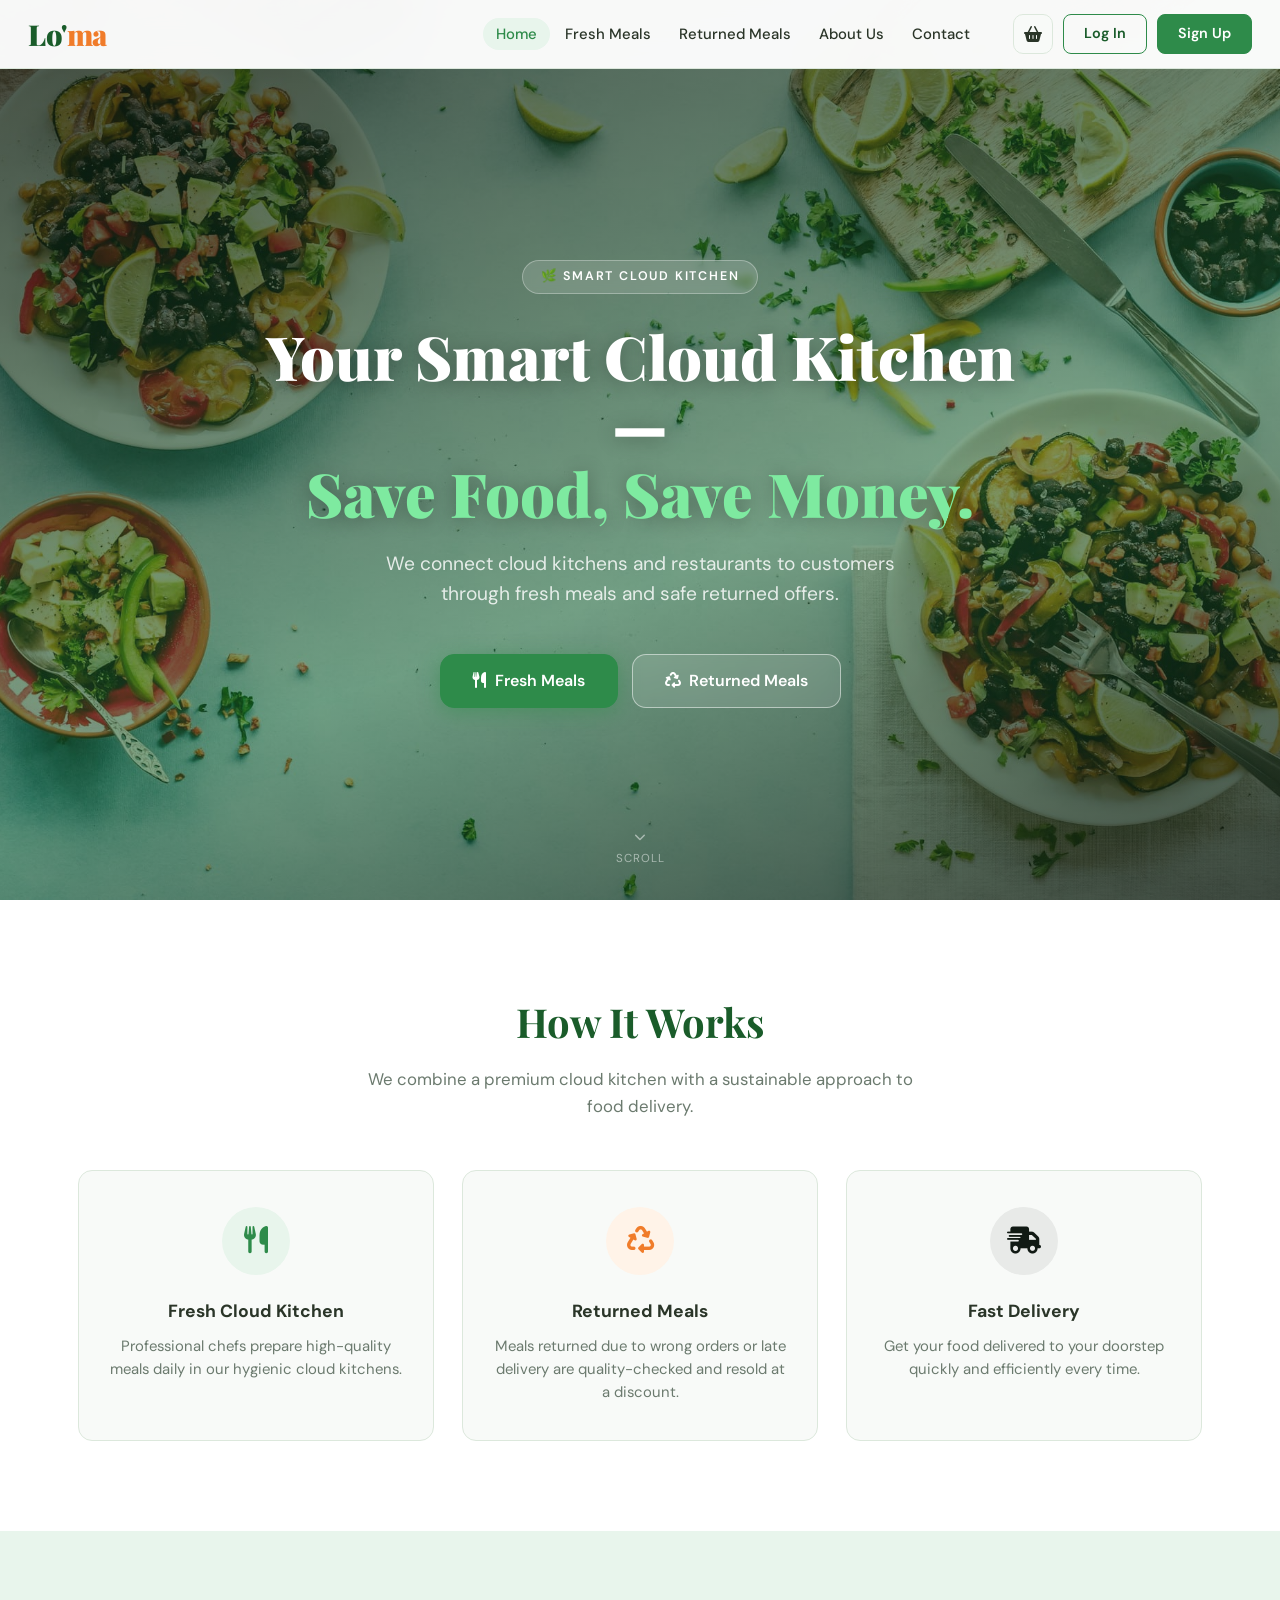
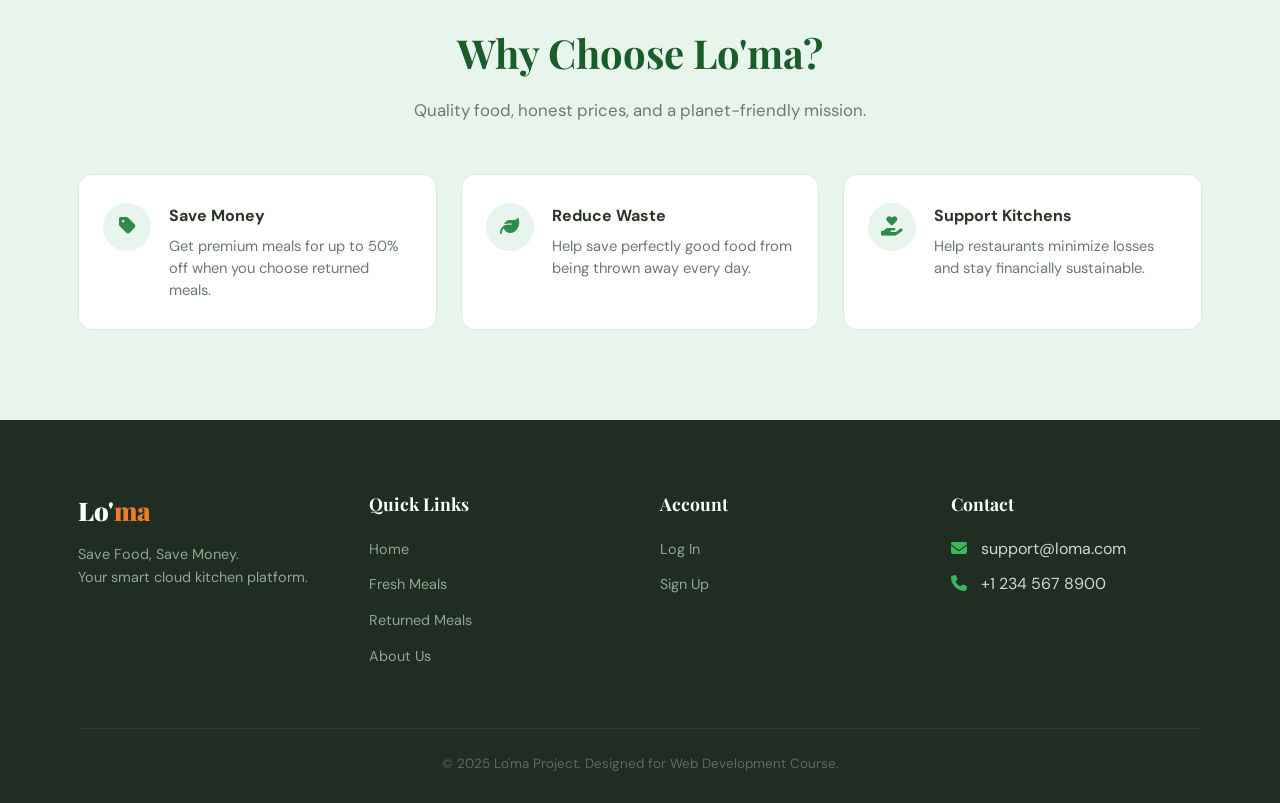
==== commit 140538a9: "loma project" ====
--- a/index.html
+++ b/index.html
@@ -14,11 +14,15 @@
     <ul class="nav-links">
       <li class="active"><a href="index.html">Home</a></li>
       <li><a href="new_meal.html">Fresh Meals</a></li>
-      <li><a href="return_meal.html">Returned Meals</a></li>
+      <li><a href="custORrest.html">Returned Meals</a></li>
       <li><a href="about.html">About Us</a></li>
       <li><a href="contact.html">Contact</a></li>
     </ul>
     <div class="nav-auth">
+      <a class="cart-icon-btn" href="#" onclick="window.lomaCart&&lomaCart.toggleSidebar();return false;" id="cartNavBtn" title="Your Cart">
+        <i class="fas fa-shopping-basket"></i>
+        <span class="cart-badge" id="cartBadge" style="display:none">0</span>
+      </a>
       <a class="login-btn" href="login.html">Log In</a>
       <a class="signup-btn" href="signup.html">Sign Up</a>
     </div>
@@ -30,7 +34,7 @@
 <ul class="mobile-menu" id="mobileMenu">
   <li class="active"><a href="index.html">Home</a></li>
   <li><a href="new_meal.html">Fresh Meals</a></li>
-  <li><a href="return_meal.html">Returned Meals</a></li>
+  <li><a href="custORrest.html">Returned Meals</a></li>
   <li><a href="about.html">About Us</a></li>
   <li><a href="contact.html">Contact</a></li>
   <div class="mobile-auth">
@@ -50,7 +54,7 @@
       <p class="hero-lead">We connect cloud kitchens and restaurants to customers through fresh meals and safe returned offers.</p>
       <div class="hero-buttons">
         <a href="new_meal.html" class="hero-btn active"><i class="fas fa-utensils" style="margin-right:8px"></i>Fresh Meals</a>
-        <a href="return_meal.html" class="hero-btn"><i class="fas fa-recycle" style="margin-right:8px"></i>Returned Meals</a>
+        <a href="custORrest.html" class="hero-btn"><i class="fas fa-recycle" style="margin-right:8px"></i>Returned Meals</a>
       </div>
     </div>
     <div class="hero-scroll"><i class="fas fa-chevron-down"></i><span>Scroll</span></div>
@@ -80,7 +84,7 @@
   <div class="co">
     <div class="footer-content">
       <div class="footer-col"><div class="footer-logo">Lo'<span>ma</span></div><p>Save Food, Save Money.<br/>Your smart cloud kitchen platform.</p></div>
-      <div class="footer-col"><h3>Quick Links</h3><ul><li><a href="index.html">Home</a></li><li><a href="new_meal.html">Fresh Meals</a></li><li><a href="return_meal.html">Returned Meals</a></li><li><a href="about.html">About Us</a></li></ul></div>
+      <div class="footer-col"><h3>Quick Links</h3><ul><li><a href="index.html">Home</a></li><li><a href="new_meal.html">Fresh Meals</a></li><li><a href="custORrest.html">Returned Meals</a></li><li><a href="about.html">About Us</a></li></ul></div>
       <div class="footer-col"><h3>Account</h3><ul><li><a href="login.html">Log In</a></li><li><a href="signup.html">Sign Up</a></li></ul></div>
       <div class="footer-col"><h3>Contact</h3><ul><li><i class="fas fa-envelope"></i> support@loma.com</li><li><i class="fas fa-phone"></i> +1 234 567 8900</li></ul></div>
     </div>
@@ -88,6 +92,7 @@
   </div>
 </footer>
 <script src="main.js"></script>
+<script src="cart.js"></script>
 <script src="modal.js"></script>
 </body>
 </html>
--- a/style.css
+++ b/style.css
@@ -1,6 +1,4 @@
-/* ============================================================
-   Lo'ma — Global Design System
-   ============================================================ */
+
 @import url('https://fonts.googleapis.com/css2?family=Playfair+Display:wght@700;900&family=DM+Sans:wght@300;400;500;600;700&display=swap');
 
 :root {
@@ -501,3 +499,9 @@
   .modal-box { padding: 32px 22px 28px; }
   .modal-social { flex-direction: column; }
 }
+
+/* ===== CART ICON NAVBAR ===== */
+.cart-icon-btn{position:relative;width:40px;height:40px;border-radius:10px;background:var(--bg);border:1.5px solid var(--border);display:flex;align-items:center;justify-content:center;color:var(--text);font-size:1rem;transition:var(--transition);cursor:pointer;text-decoration:none;flex-shrink:0}
+.cart-icon-btn:hover{background:var(--green-light);border-color:var(--green-mid);color:var(--green-mid);transform:none}
+.cart-badge{position:absolute;top:-6px;right:-6px;width:20px;height:20px;border-radius:50%;background:var(--orange);color:#fff;font-size:0.68rem;font-weight:700;display:flex;align-items:center;justify-content:center;border:2px solid var(--white);animation:badgePop 0.3s cubic-bezier(.4,0,.2,1)}
+@keyframes badgePop{0%{transform:scale(0)}70%{transform:scale(1.2)}100%{transform:scale(1)}}
